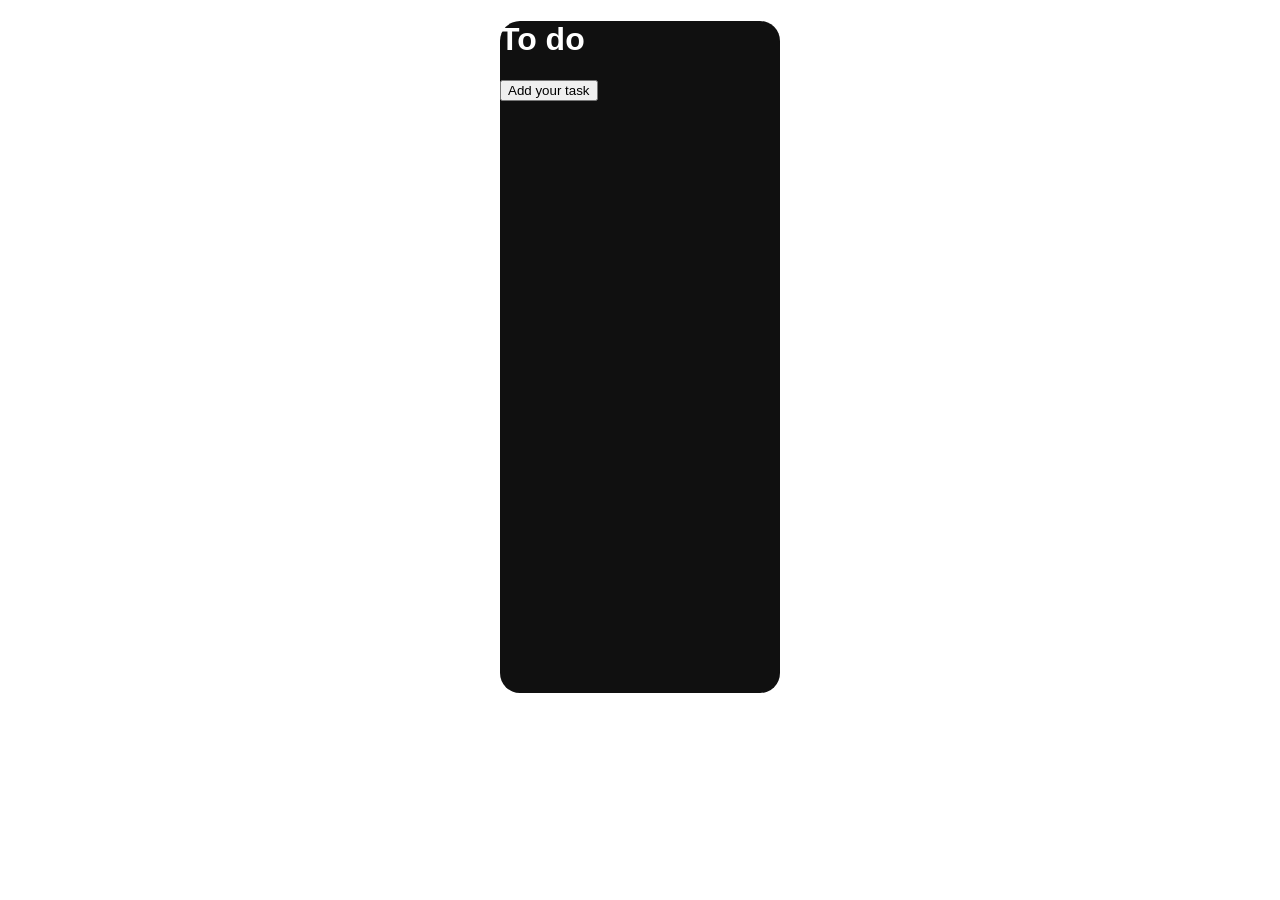
==== home/index2.html @ 2b585787 "added style" ====
<!DOCTYPE html>
<html lang="en">
<head>
  <meta charset="UTF-8">
  <meta name="viewport" content="width=device-width, initial-scale=1.0">
  <title>Todos</title>
  <link rel="stylesheet" href="style.css">
</head>

<body class="body">
    <div class="container">
        <h1>To do</h1>
        <button onclick="addTodo()">Add your task</button>
        <div id="tasks"></div>
    </div>


  <script src="todo2.js" class="todos">

    
//    const tasks=[
//     {name:'shalaa ugaah', status:'todo'},
//     {name:'hivsee ugaah', status:'todo'},
//     {name:'duuge harah', status:'todo'}
//   ];
//   function render(){
//     const output=document.getElementById('tasks');
//     output.innerHTML="";
//     for (let i=0; i<tasks.length; i++){
//       output.innerHTML +='<div class="task">' + tasks[i].name + '</div>';
//     }
//   }

//   function addTask(){
//     const name=prompt();
//     tasks.push({name: name, status:"todo"});
//     render()
//   }


//   function editStatus(index,status){
//     let item=tasks[index];
//     item.status=status
//   }

//   function editName(){
//   }

//   function deleteTask(index){
//     let arr=[];
//     for (let i=0; i<tasks.length; i++){
//       if (i !==index){
//         arr.push(tasks[i])
//       }
//     }
//   }

//   render()
</script>

</body>
</html>
---- home/style.css ----
.task{
  border: 1px solid gray;
  border-radius: 4px;
  margin-bottom: 3px
} 
.body{
  /* background-color: #333 */
}
*{
  font-family: "Inter", sans-serif;
}
.todo-item{
  display: flex
}
.status-todo{
  background-color: green;
  border-radius: 6px;
  padding: 4px
} 
.container{
  background-color: #101010;
  color: white;
  width: 280px;
  height: 672px;
  margin-left:auto;
  margin-right: auto;
  border-radius: 20px;
}
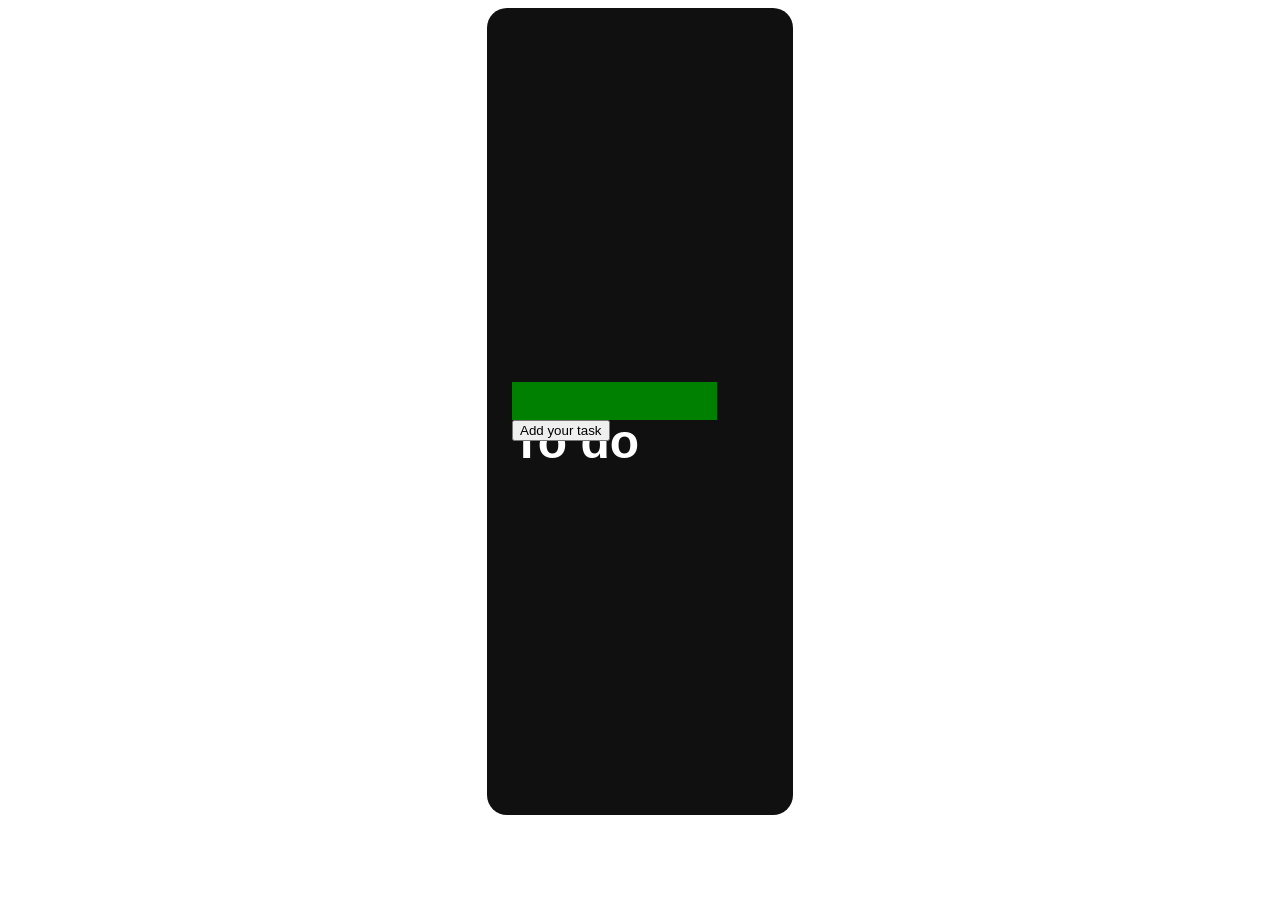
==== commit bb1de76d: "adde cards" ====
--- a/home/index2.html
+++ b/home/index2.html
@@ -10,12 +10,19 @@
 </head>
 
 <body class="body">
-    <div class="container">
-        <h1>To do</h1>
-        <button onclick="addTodo()">Add your task</button>
-        <div id="tasks"></div>
+<div class="c">
+  <div class="container">
+    <div class="items-top">
+      <h1 class="title">To do</h1>
+    </div>
+    <div class="items-bpottom">
+      <button onclick="addTodo()">Add your task</button>
+      <div id="tasks"></div>
     </div>
 
+
+</div>
+</div>
 
   <script src="todo2.js" class="todos">
 
--- a/home/style.css
+++ b/home/style.css
@@ -12,6 +12,10 @@
 .todo-item{
   display: flex
 }
+.title{
+  /* font-size: 50px */
+  font-size: 3em
+}
 .status-todo{
   background-color: green;
   border-radius: 6px;
@@ -20,9 +24,21 @@
 .container{
   background-color: #101010;
   color: white;
-  width: 280px;
-  height: 672px;
+  width: 20vw;
+  height: 84vh;
   margin-left:auto;
   margin-right: auto;
   border-radius: 20px;
+  display: flex;
+  justify-content:  center;
+  flex-direction: column;
+  padding: 2%
+}
+.items-top{
+background-color: green;
+width: 80%;
+height: 5%;
+}
+.items-bottom{
+
 }
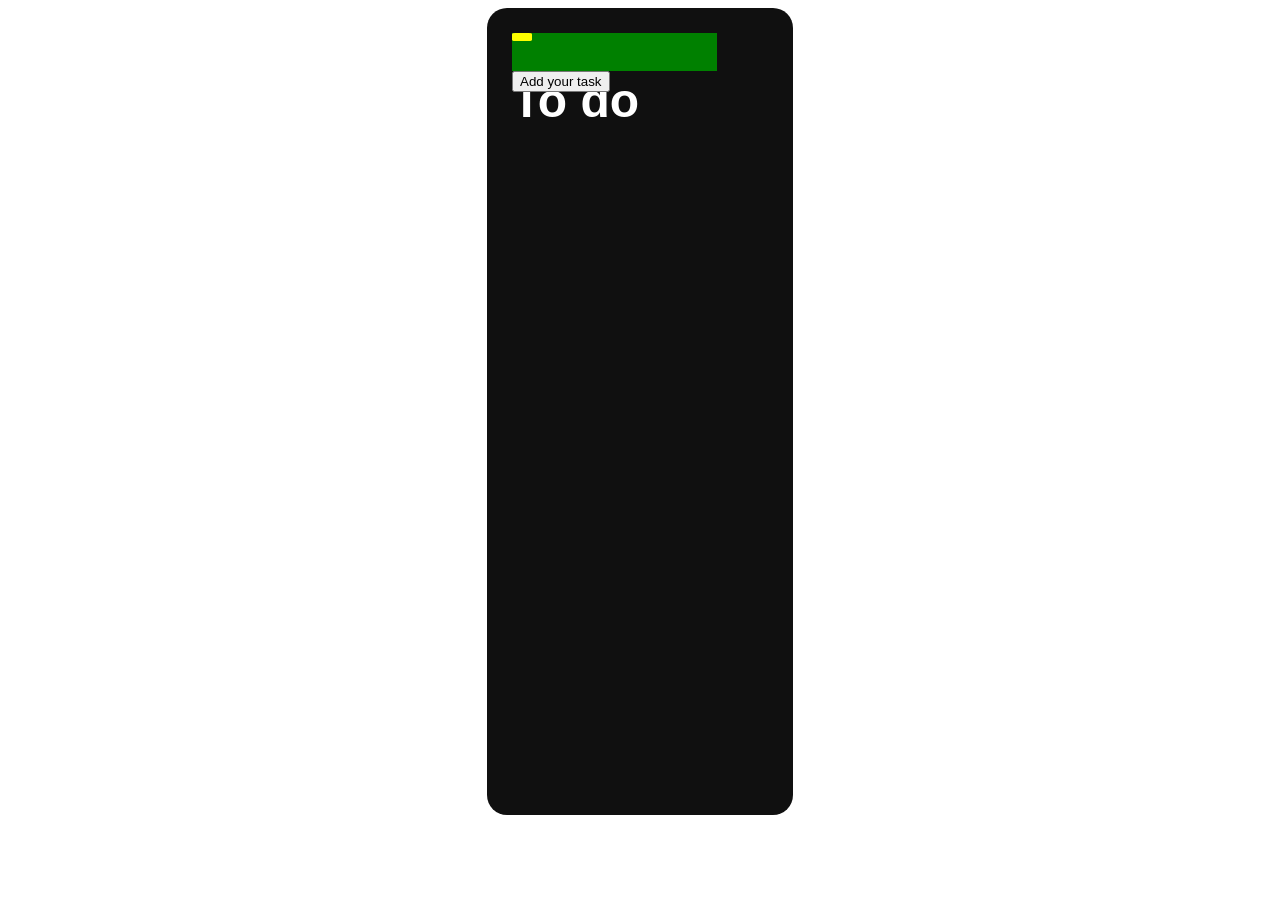
==== commit 8afd0fa6: "added cards" ====
--- a/home/index2.html
+++ b/home/index2.html
@@ -13,9 +13,10 @@
 <div class="c">
   <div class="container">
     <div class="items-top">
+      <div class="circle"></div>
       <h1 class="title">To do</h1>
     </div>
-    <div class="items-bpottom">
+    <div class="items-bottom">
       <button onclick="addTodo()">Add your task</button>
       <div id="tasks"></div>
     </div>
--- a/home/style.css
+++ b/home/style.css
@@ -30,7 +30,6 @@
   margin-right: auto;
   border-radius: 20px;
   display: flex;
-  justify-content:  center;
   flex-direction: column;
   padding: 2%
 }
@@ -41,4 +40,10 @@
 }
 .items-bottom{
 
+}
+.circle{
+  width: 10%;
+  height: 20%;
+  background-color: yellow;
+  border-radius: 16%;
 }
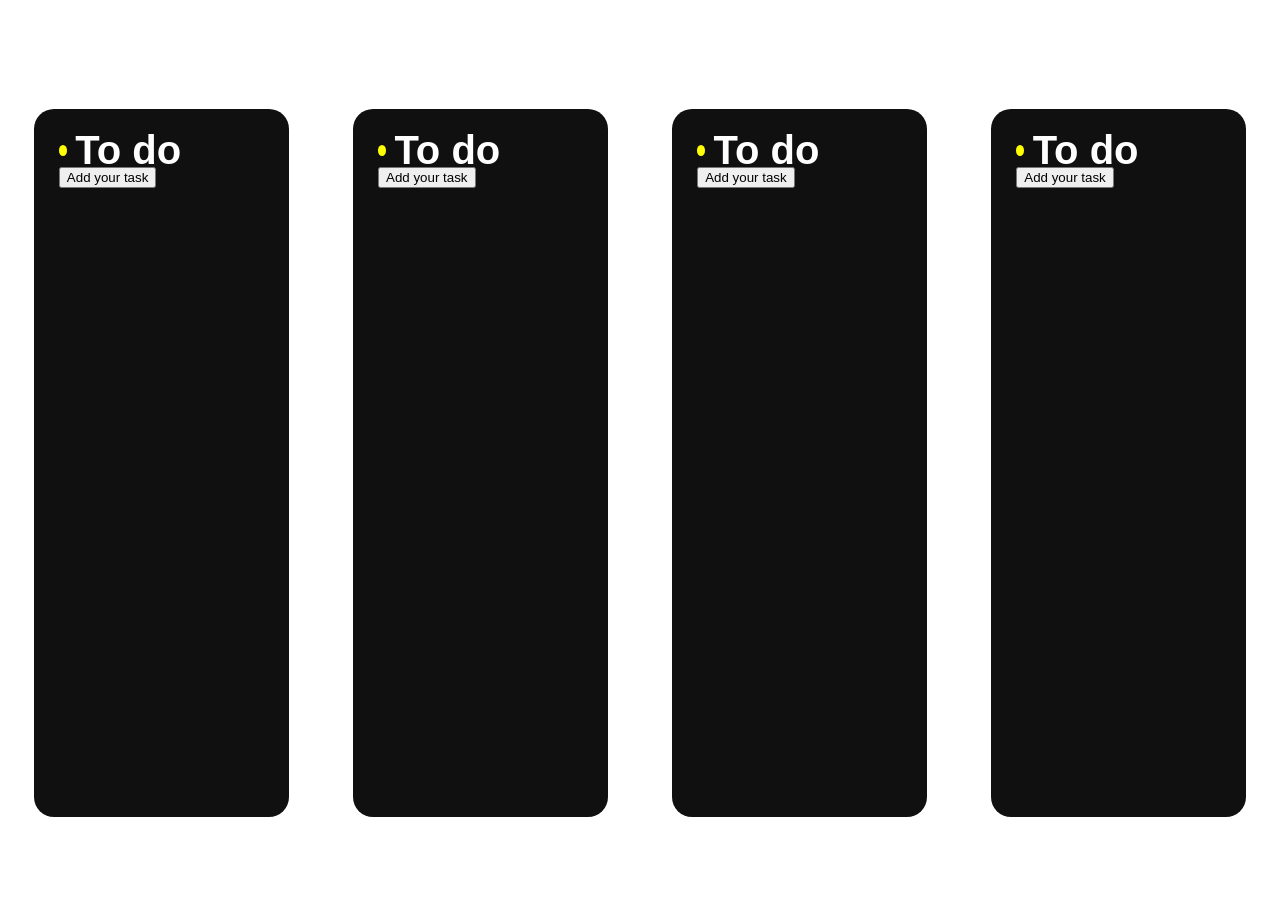
==== commit 8fba2828: "added some more cards" ====
--- a/home/index2.html
+++ b/home/index2.html
@@ -11,6 +11,7 @@
 
 <body class="body">
 <div class="c">
+
   <div class="container">
     <div class="items-top">
       <div class="circle"></div>
@@ -20,9 +21,41 @@
       <button onclick="addTodo()">Add your task</button>
       <div id="tasks"></div>
     </div>
+</div>
 
+  <div class="container">
+    <div class="items-top">
+      <div class="circle"></div>
+      <h1 class="title">To do</h1>
+    </div>
+    <div class="items-bottom">
+      <button onclick="addTodo()">Add your task</button>
+      <div id="tasks"></div>
+    </div>
+</div>
 
+<div class="container">
+  <div class="items-top">
+    <div class="circle"></div>
+    <h1 class="title">To do</h1>
+  </div>
+  <div class="items-bottom">
+    <button onclick="addTodo()">Add your task</button>
+    <div id="tasks"></div>
+  </div>
 </div>
+
+<div class="container">
+  <div class="items-top">
+    <div class="circle"></div>
+    <h1 class="title">To do</h1>
+  </div>
+  <div class="items-bottom">
+    <button onclick="addTodo()">Add your task</button>
+    <div id="tasks"></div>
+  </div>
+</div>
+
 </div>
 
   <script src="todo2.js" class="todos">
--- a/home/style.css
+++ b/home/style.css
@@ -14,7 +14,7 @@
 }
 .title{
   /* font-size: 50px */
-  font-size: 3em
+  font-size: 2.5em
 }
 .status-todo{
   background-color: green;
@@ -24,26 +24,36 @@
 .container{
   background-color: #101010;
   color: white;
-  width: 20vw;
-  height: 84vh;
+  width: 16vw;
+  height: 73vh;
   margin-left:auto;
   margin-right: auto;
   border-radius: 20px;
   display: flex;
   flex-direction: column;
-  padding: 2%
+  padding: 2%;
+  margin-top: 8%
 }
 .items-top{
-background-color: green;
+/* background-color: green; */
 width: 80%;
 height: 5%;
+display: flex;
+flex-direction: row;
+align-items: center;
+gap: 5%
 }
 .items-bottom{
 
 }
 .circle{
-  width: 10%;
-  height: 20%;
+  width: 5%;
+  height: 33%;
   background-color: yellow;
-  border-radius: 16%;
+  border-radius: 50%;
+}
+.c{
+  gap: 1%;
+  display: flex;
+
 }
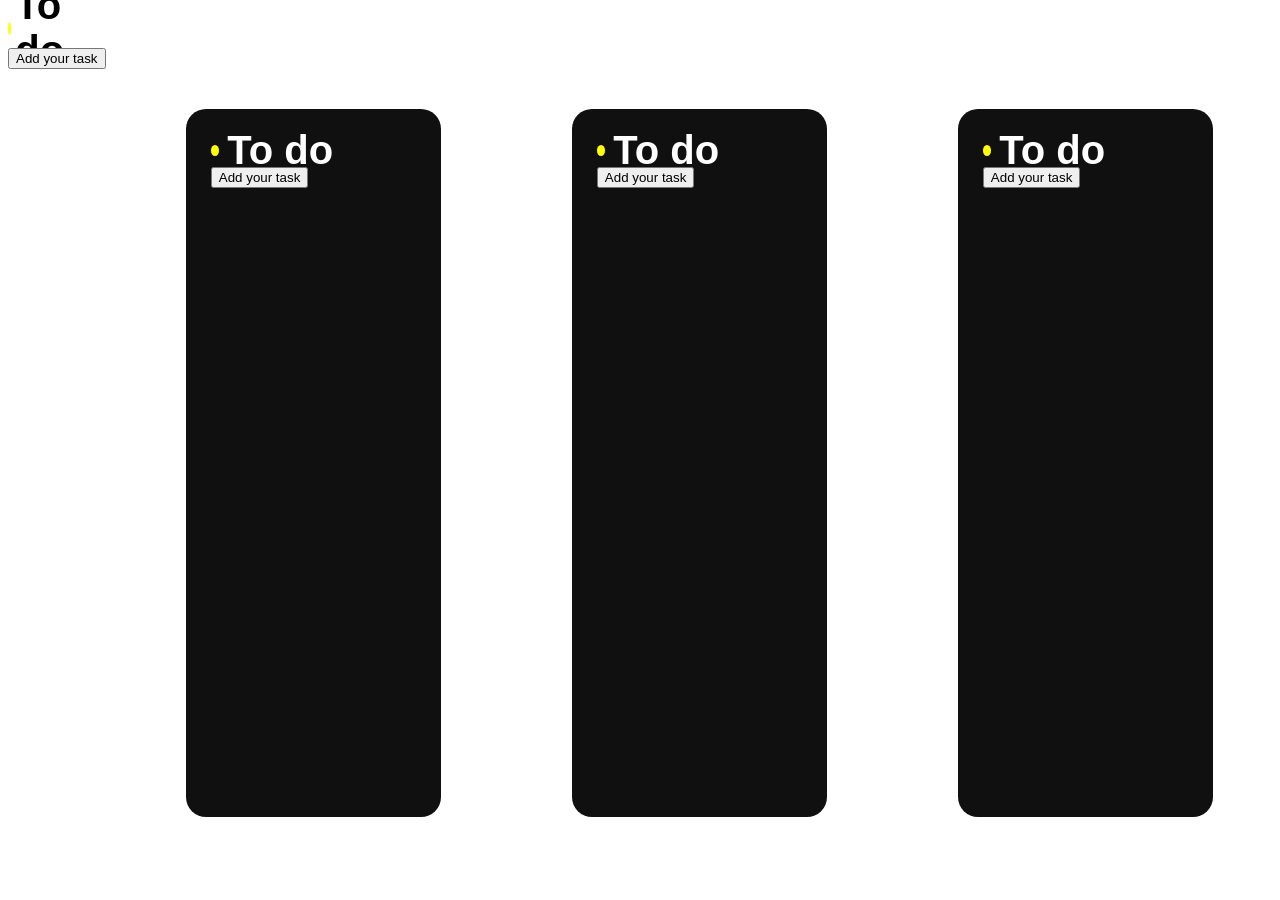
==== commit 401ded03: "added card items" ====
--- a/home/index2.html
+++ b/home/index2.html
@@ -12,7 +12,7 @@
 <body class="body">
 <div class="c">
 
-  <div class="container">
+  <div class="contai1ner">
     <div class="items-top">
       <div class="circle"></div>
       <h1 class="title">To do</h1>
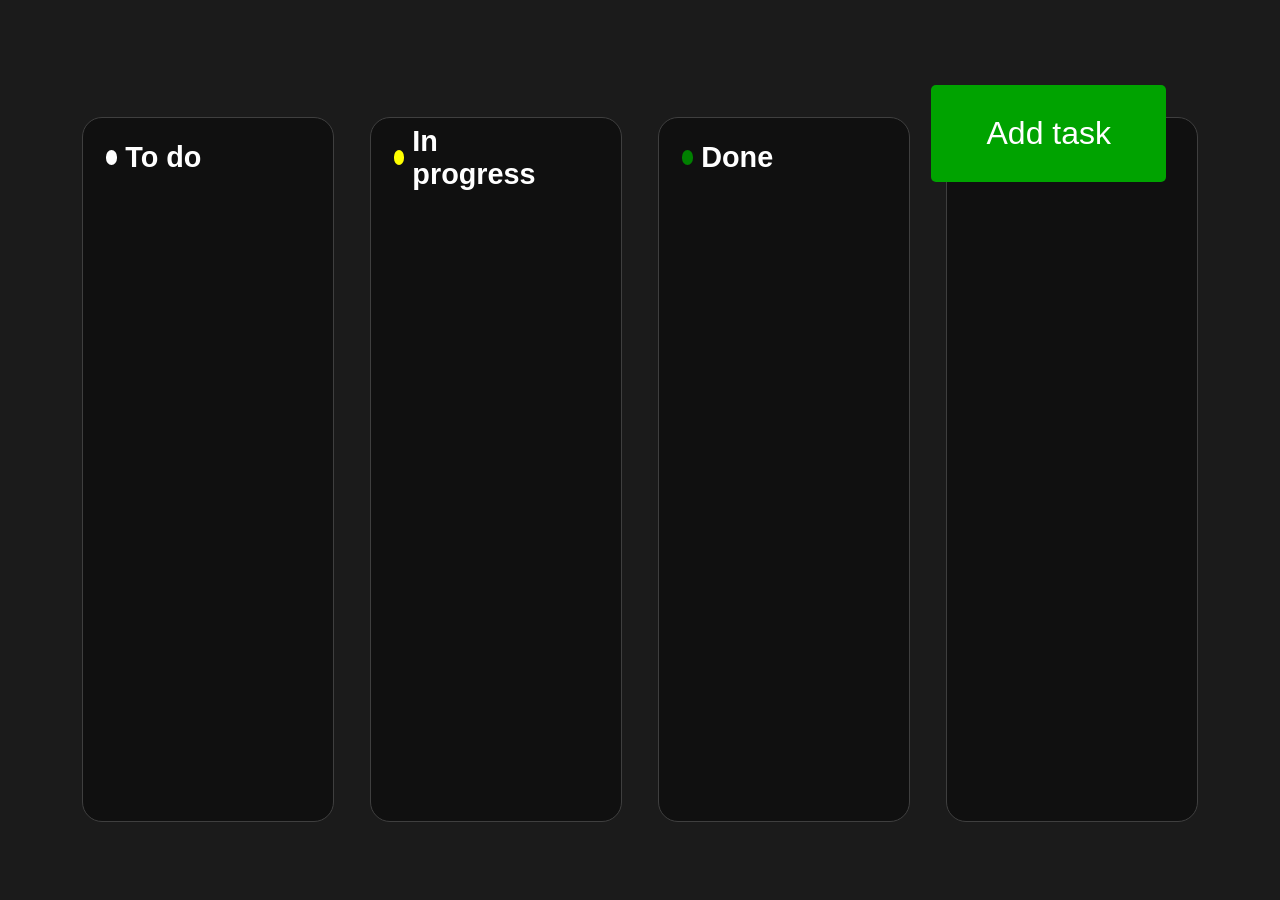
==== commit 405a5748: "added some changes" ====
--- a/home/index2.html
+++ b/home/index2.html
@@ -10,96 +10,63 @@
 </head>
 
 <body class="body">
+
 <div class="c">
+  <div class="button-container">
+    <button onclick="addTodo()" class="button">Add task</button>
+  </div>
 
-  <div class="contai1ner">
-    <div class="items-top">
-      <div class="circle"></div>
+<div id="todo" class="todos">
+    <div class="t">
+      <div class="circle-white"></div>
       <h1 class="title">To do</h1>
     </div>
-    <div class="items-bottom">
-      <button onclick="addTodo()">Add your task</button>
-      <div id="tasks"></div>
-    </div>
+    <div id="tasks"></div>
 </div>
 
-  <div class="container">
-    <div class="items-top">
-      <div class="circle"></div>
-      <h1 class="title">To do</h1>
+  <div id="in-progress" class="todos">
+    <div class="t">
+      <div class="circle-yellow"></div>
+      <h1 class="title">In progress</h1>
     </div>
-    <div class="items-bottom">
-      <button onclick="addTodo()">Add your task</button>
-      <div id="tasks"></div>
-    </div>
+    <div id="tasks"></div>
 </div>
 
-<div class="container">
-  <div class="items-top">
-    <div class="circle"></div>
-    <h1 class="title">To do</h1>
+<div id="done" class="todos">
+  <div class="t">
+    <div class="circle-green"></div>
+    <h1 class="title">Done</h1>
   </div>
-  <div class="items-bottom">
-    <button onclick="addTodo()">Add your task</button>
-    <div id="tasks"></div>
-  </div>
+  <div id="tasks"></div>
 </div>
 
-<div class="container">
-  <div class="items-top">
-    <div class="circle"></div>
-    <h1 class="title">To do</h1>
+<div id="blocked" class="todos">
+  <div class="t">
+    <div class="circle-red"></div>
+    <h1 class="title">Blocked</h1>
   </div>
-  <div class="items-bottom">
-    <button onclick="addTodo()">Add your task</button>
-    <div id="tasks"></div>
-  </div>
+  <div id="tasks"></div>
 </div>
 
 </div>
+                                                                                                                                                                                                                                                                                                                                                                                                                                                                            
+<div id="modal">
+  <div class="modal-content">
+      <h1 class="title2">Enter task</h1>
+      <div class="modal-top">
+        <input type="text" id="task-name" placeholder="Task name...">
+        <select id="task-status" value="todo" name="Select status">
+          <option value="todo">Todo</option>
+          <option value="in-progress" >In progress</option>
+          <option value="done">Done</option>
+          <option value="blocked" >Blocked</option>
+        </select>
+        <button onclick="saveTodo()">Submit</button>
+      </div>
+      </div>
+</div>
 
-  <script src="todo2.js" class="todos">
-
-    
-//    const tasks=[
-//     {name:'shalaa ugaah', status:'todo'},
-//     {name:'hivsee ugaah', status:'todo'},
-//     {name:'duuge harah', status:'todo'}
-//   ];
-//   function render(){
-//     const output=document.getElementById('tasks');
-//     output.innerHTML="";
-//     for (let i=0; i<tasks.length; i++){
-//       output.innerHTML +='<div class="task">' + tasks[i].name + '</div>';
-//     }
-//   }
-
-//   function addTask(){
-//     const name=prompt();
-//     tasks.push({name: name, status:"todo"});
-//     render()
-//   }
-
-
-//   function editStatus(index,status){
-//     let item=tasks[index];
-//     item.status=status
-//   }
-
-//   function editName(){
-//   }
-
-//   function deleteTask(index){
-//     let arr=[];
-//     for (let i=0; i<tasks.length; i++){
-//       if (i !==index){
-//         arr.push(tasks[i])
-//       }
-//     }
-//   }
-
-//   render()
-</script>
+  <script src="todo2.js"></script>
 
 </body>
 </html>
--- a/home/style.css
+++ b/home/style.css
@@ -4,7 +4,7 @@
   margin-bottom: 3px
 } 
 .body{
-  /* background-color: #333 */
+  background-color: #1b1b1b
 }
 *{
   font-family: "Inter", sans-serif;
@@ -13,15 +13,14 @@
   display: flex
 }
 .title{
-  /* font-size: 50px */
-  font-size: 2.5em
+  font-size: 1.8em
 }
 .status-todo{
   background-color: green;
   border-radius: 6px;
   padding: 4px
 } 
-.container{
+.todos{
   background-color: #101010;
   color: white;
   width: 16vw;
@@ -29,13 +28,12 @@
   margin-left:auto;
   margin-right: auto;
   border-radius: 20px;
-  display: flex;
-  flex-direction: column;
   padding: 2%;
-  margin-top: 8%
+  margin-top: 8%;
+  border: 1px solid rgb(63, 63, 63);
+  flex-direction: column
 }
-.items-top{
-/* background-color: green; */
+.t{
 width: 80%;
 height: 5%;
 display: flex;
@@ -43,17 +41,105 @@
 align-items: center;
 gap: 5%
 }
-.items-bottom{
-
-}
-.circle{
-  width: 5%;
-  height: 33%;
+.circle-yellow{
+  width: 7%;
+  height: 45%;
   background-color: yellow;
   border-radius: 50%;
 }
+.circle-white{
+  width: 7%;
+  height: 45%;
+  background-color: white;
+  border-radius: 50%;
+}
+.circle-green{
+  width: 7%;
+  height: 45%;
+  background-color: green;
+  border-radius: 50%;
+}
+.circle-red{
+  width: 7%;
+  height: 45%;
+  background-color: red;
+  border-radius: 50%;
+}
 .c{
-  gap: 1%;
   display: flex;
-
+  width: 90vw;
+  justify-content: center;
+  margin-top: 2%;
+  margin-right: auto;
+  margin-left: auto;
+  position:relative
+}
+.button{
+  background-color: #00A300;
+  color: white;
+  border:none;
+  padding: 30px 55px 30px 55px;
+  font-size: 1.3rem;
+  border-radius: 5px;
+  cursor: pointer;
+  font-size: 2rem
+}
+.button-container{
+  position: absolute;
+  top:60px;
+  right:50px
+}
+#modal{
+  position: fixed;
+  top:0;
+  bottom:0;
+  left:0;
+  right:0;
+  background: #1A1A1AB2;
+  z-index:3;
+  color: white;
+  display: none
+}
+.modal-open{
+  display: block
+}
+.modal-content{
+  background-color:#1E1E1E;
+  margin:450px auto;
+  width: 20%;
+  height: 40%;
+  display: flex;
+  flex-direction: column;
+  /* align-items: center;
+  justify-content: center; */
+  border-radius: 30px;
+  /* padding: 12px; */
+  /* padding: 2% */
+  padding-left: 2.6%;
+  padding-right: 2.6%;
+  padding-top:2%
+}
+.title2{
+  font-size: 2.5rem;
+}
+.modal-top{
+  display: flex;
+  flex-direction: column;
+  justify-content: center;
+}
+.modal-content > input{
+  padding: 6px
+}
+.test{
+  display: flex;
+  flex-direction: column
+}
+#task-name{
+  background-color:#1E1E1E;
+  border:1px solid  rgb(63, 63, 63);
+  height:80%
+  margin-bottom:20%
+}
+#task-status{
+  /* border:1px solid  rgb(63, 63, 63); */
 }
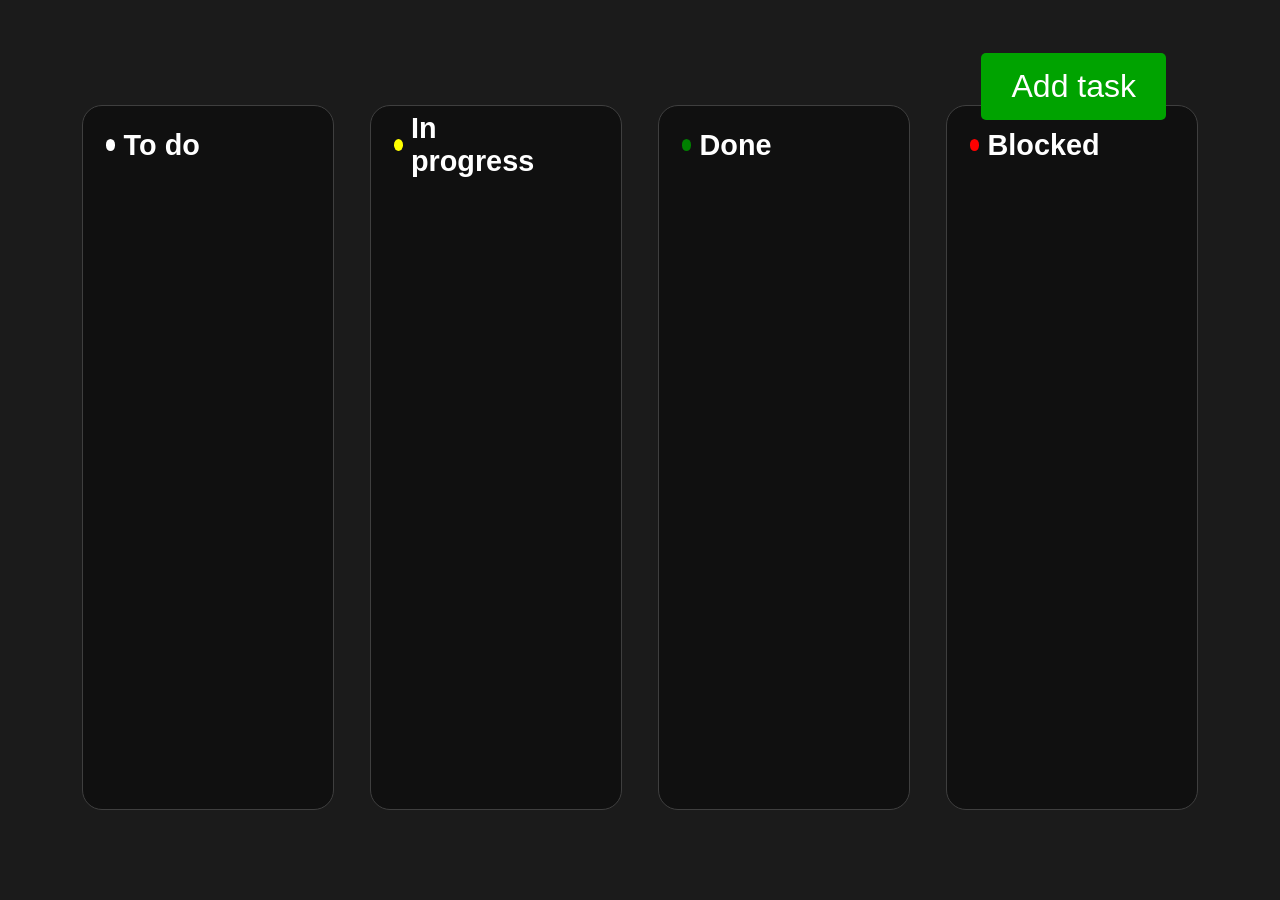
==== commit 83e06022: "added some changes" ====
--- a/home/index2.html
+++ b/home/index2.html
@@ -1,72 +1,70 @@
-
-
 <!DOCTYPE html>
 <html lang="en">
-<head>
-  <meta charset="UTF-8">
-  <meta name="viewport" content="width=device-width, initial-scale=1.0">
-  <title>Todos</title>
-  <link rel="stylesheet" href="style.css">
-</head>
+  <head>
+    <meta charset="UTF-8" />
+    <meta name="viewport" content="width=device-width, initial-scale=1.0" />
+    <title>Todos</title>
+    <link rel="stylesheet" href="style.css" />
+    <link rel="stylesheet" href="https://fonts.googleapis.com/css2?family=Material+Symbols+Outlined:opsz,wght,FILL,GRAD@24,400,0,0"/>
+  </head>
 
-<body class="body">
+  <body class="body">
+    <div class="c">
+      <div class="button-container">
+        <button onclick="addTodo()" class="button">Add task</button>
+      </div>
 
-<div class="c">
-  <div class="button-container">
-    <button onclick="addTodo()" class="button">Add task</button>
-  </div>
+      <div id="todo" class="todos">
+        <div class="t">
+          <div class="circle-white"></div>
+          <h1 class="title">To do</h1>
+        </div>
+        <div id="todo-tasks" class="tasks"></div>
+      </div>
 
-<div id="todo" class="todos">
-    <div class="t">
-      <div class="circle-white"></div>
-      <h1 class="title">To do</h1>
+      <div id="in-progress" class="todos">
+        <div class="t">
+          <div class="circle-yellow"></div>
+          <h1 class="title">In progress</h1>
+        </div>
+        <div id="in-progress-tasks" class="tasks"></div>
+      </div>
+
+      <div id="done" class="todos">
+        <div class="t">
+          <div class="circle-green"></div>
+          <h1 class="title">Done</h1>
+        </div>
+        <div id="done-tasks" class="tasks"></div>
+      </div>
+
+      <div id="blocked" class="todos">
+        <div class="t">
+          <div class="circle-red"></div>
+          <h1 class="title">Blocked</h1>
+        </div>
+        <div id="blocked-tasks" class="tasks"></div>
+      </div>
     </div>
-    <div id="tasks"></div>
-</div>
-
-  <div id="in-progress" class="todos">
-    <div class="t">
-      <div class="circle-yellow"></div>
-      <h1 class="title">In progress</h1>
+    <div></div>
+    <div id="modal" class="modal-open">
+      <div class="modal-content">
+        <h1 class="title2">Enter task</h1>
+        <div class="modal-top">
+          <input type="text" id="task-name" placeholder="Task name..." />
+          <select id="task-status" value="todo">
+            <option value="">Select status</option>
+            <option value="todo">Todo</option>
+            <option value="in-progress" >In progress</option>
+            <option value="done">Done</option>
+            <option value="blocked">Blocked</option>
+          </select>
+          <button id="edit-button" onclick="edit()">Save changes</button>
+          <button onclick="saveTodo()" class="submit">Submit</button>
+        </div>
+      </div>
     </div>
-    <div id="tasks"></div>
-</div>
-
-<div id="done" class="todos">
-  <div class="t">
-    <div class="circle-green"></div>
-    <h1 class="title">Done</h1>
-  </div>
-  <div id="tasks"></div>
-</div>
-
-<div id="blocked" class="todos">
-  <div class="t">
-    <div class="circle-red"></div>
-    <h1 class="title">Blocked</h1>
-  </div>
-  <div id="tasks"></div>
-</div>
-
-</div>
-                                                                                                                                                                                                                                                                                                                                                                                                                                                                            
-<div id="modal">
-  <div class="modal-content">
-      <h1 class="title2">Enter task</h1>
-      <div class="modal-top">
-        <input type="text" id="task-name" placeholder="Task name...">
-        <select id="task-status" value="todo" name="Select status">
-          <option value="todo">Todo</option>
-          <option value="in-progress" >In progress</option>
-          <option value="done">Done</option>
-          <option value="blocked" >Blocked</option>
-        </select>
-        <button onclick="saveTodo()">Submit</button>
-      </div>
-      </div>
-</div>
-
-  <script src="todo2.js"></script>
-
-</body>
+    
+    <script src="todo2.js"></script>
+  </body>
 </html>
--- a/home/style.css
+++ b/home/style.css
@@ -1,7 +1,7 @@
 .task{
   border: 1px solid gray;
   border-radius: 4px;
-  margin-bottom: 3px
+  margin-bottom: 3px;
 } 
 .body{
   background-color: #1b1b1b
@@ -10,10 +10,62 @@
   font-family: "Inter", sans-serif;
 }
 .todo-item{
-  display: flex
+  display: flex;
+  width:16vw;
+  /* height:6vh; */
+  border-radius: 0.6vh;
+  background: #1A1A1A;
+  color:#D9D9D9;
+  margin-bottom:1vh;
+  /* justify-content: space-between; */
+  align-items: center;
+  justify-content: center;
+}
+.task-circle{
+  width: 11px;
+  height: 11px;
+  border-radius:50px;
+  background-color: transparent;
+  border: solid 1px grey;
+}
+.todo-item2{
+  width: 14vw;
+  /* height: 4vh; */
+  display: flex;
+  justify-content: space-between;
+  align-items: center;
+}
+.input{
+  width: 6%;
+  height: 36%;
+  cursor: pointer;
+  /* margin-left: 10px */
+}
+.icon{
+  height:24px;
+  gap:2px;
+}
+.taskname{
+  width: 210px;
+  word-wrap: break-word;
+  overflow-y: hidden;
+  align-content: center;
+}
+#delete-btn{
+  background:none;
+  border:none;
+  margin-left: -5px;
+  cursor: pointer;
+  color: rgb(171, 5, 5)
+}
+#edit-btn{
+  background:none;
+  border:none;
+  cursor: pointer;
+  margin-right:10px
 }
 .title{
-  font-size: 1.8em
+  font-size: 1.8em;
 }
 .status-todo{
   background-color: green;
@@ -39,29 +91,30 @@
 display: flex;
 flex-direction: row;
 align-items: center;
-gap: 5%
+gap: 5%;
+margin-bottom:3.5vh;
 }
 .circle-yellow{
-  width: 7%;
-  height: 45%;
+  width: 6%;
+  height: 36%;
   background-color: yellow;
   border-radius: 50%;
 }
 .circle-white{
-  width: 7%;
-  height: 45%;
+  width: 6%;
+  height: 36%;
   background-color: white;
   border-radius: 50%;
 }
 .circle-green{
-  width: 7%;
-  height: 45%;
+  width: 6%;
+  height: 36%;
   background-color: green;
   border-radius: 50%;
 }
 .circle-red{
-  width: 7%;
-  height: 45%;
+  width: 6%;
+  height: 36%;
   background-color: red;
   border-radius: 50%;
 }
@@ -69,7 +122,7 @@
   display: flex;
   width: 90vw;
   justify-content: center;
-  margin-top: 2%;
+  margin-top: 1%;
   margin-right: auto;
   margin-left: auto;
   position:relative
@@ -78,15 +131,15 @@
   background-color: #00A300;
   color: white;
   border:none;
-  padding: 30px 55px 30px 55px;
-  font-size: 1.3rem;
+  padding: 15px 30px 15px 30px;
+  font-size: 1%;
   border-radius: 5px;
   cursor: pointer;
   font-size: 2rem
 }
 .button-container{
   position: absolute;
-  top:60px;
+  top:40px;
   right:50px
 }
 #modal{
@@ -105,22 +158,18 @@
 }
 .modal-content{
   background-color:#1E1E1E;
-  margin:450px auto;
-  width: 20%;
-  height: 40%;
+  margin:25vh auto;
+  width: 16vw;
+  height: 20vw;
   display: flex;
   flex-direction: column;
-  /* align-items: center;
-  justify-content: center; */
-  border-radius: 30px;
-  /* padding: 12px; */
-  /* padding: 2% */
+  border-radius: 0.9vw;
   padding-left: 2.6%;
   padding-right: 2.6%;
   padding-top:2%
 }
 .title2{
-  font-size: 2.5rem;
+  font-size: 2rem;
 }
 .modal-top{
   display: flex;
@@ -130,16 +179,41 @@
 .modal-content > input{
   padding: 6px
 }
-.test{
-  display: flex;
-  flex-direction: column
-}
 #task-name{
   background-color:#1E1E1E;
-  border:1px solid  rgb(63, 63, 63);
-  height:80%
-  margin-bottom:20%
+  border:1px solid  rgb(166, 166, 166);
+  margin-bottom: 2vh;
+  height:2.5vw;
+  border-radius: 0.2vw;
+  font-size: 0.9vw;
+  padding-left: 10px;
+  color: white
 }
 #task-status{
-  /* border:1px solid  rgb(63, 63, 63); */
+  height:2.5vw;
+  border-radius: 0.2vw;
+  background: none;
+  color: rgba(255, 255, 255, 0.312);
+  border:1px solid  rgb(166, 166, 166);
+  font-size: 0.9vw;
+  padding: 10px
+}
+.submit{
+  height:2.5vw;
+  border-radius: 0.2vw;
+  background-color: #00A300;
+  color: white;
+  border: none;
+  margin-top: 11vh;
+  font-size: 1.2rem
+}
+#edit-button {
+  display: none;
+  margin-top:11vh;
+  height:2.5vw;
+  border-radius: 0.2vw;
+  font-size: 1.2rem;
+  background-color: #00A300;
+  color: white;
+  border: none;
 }
